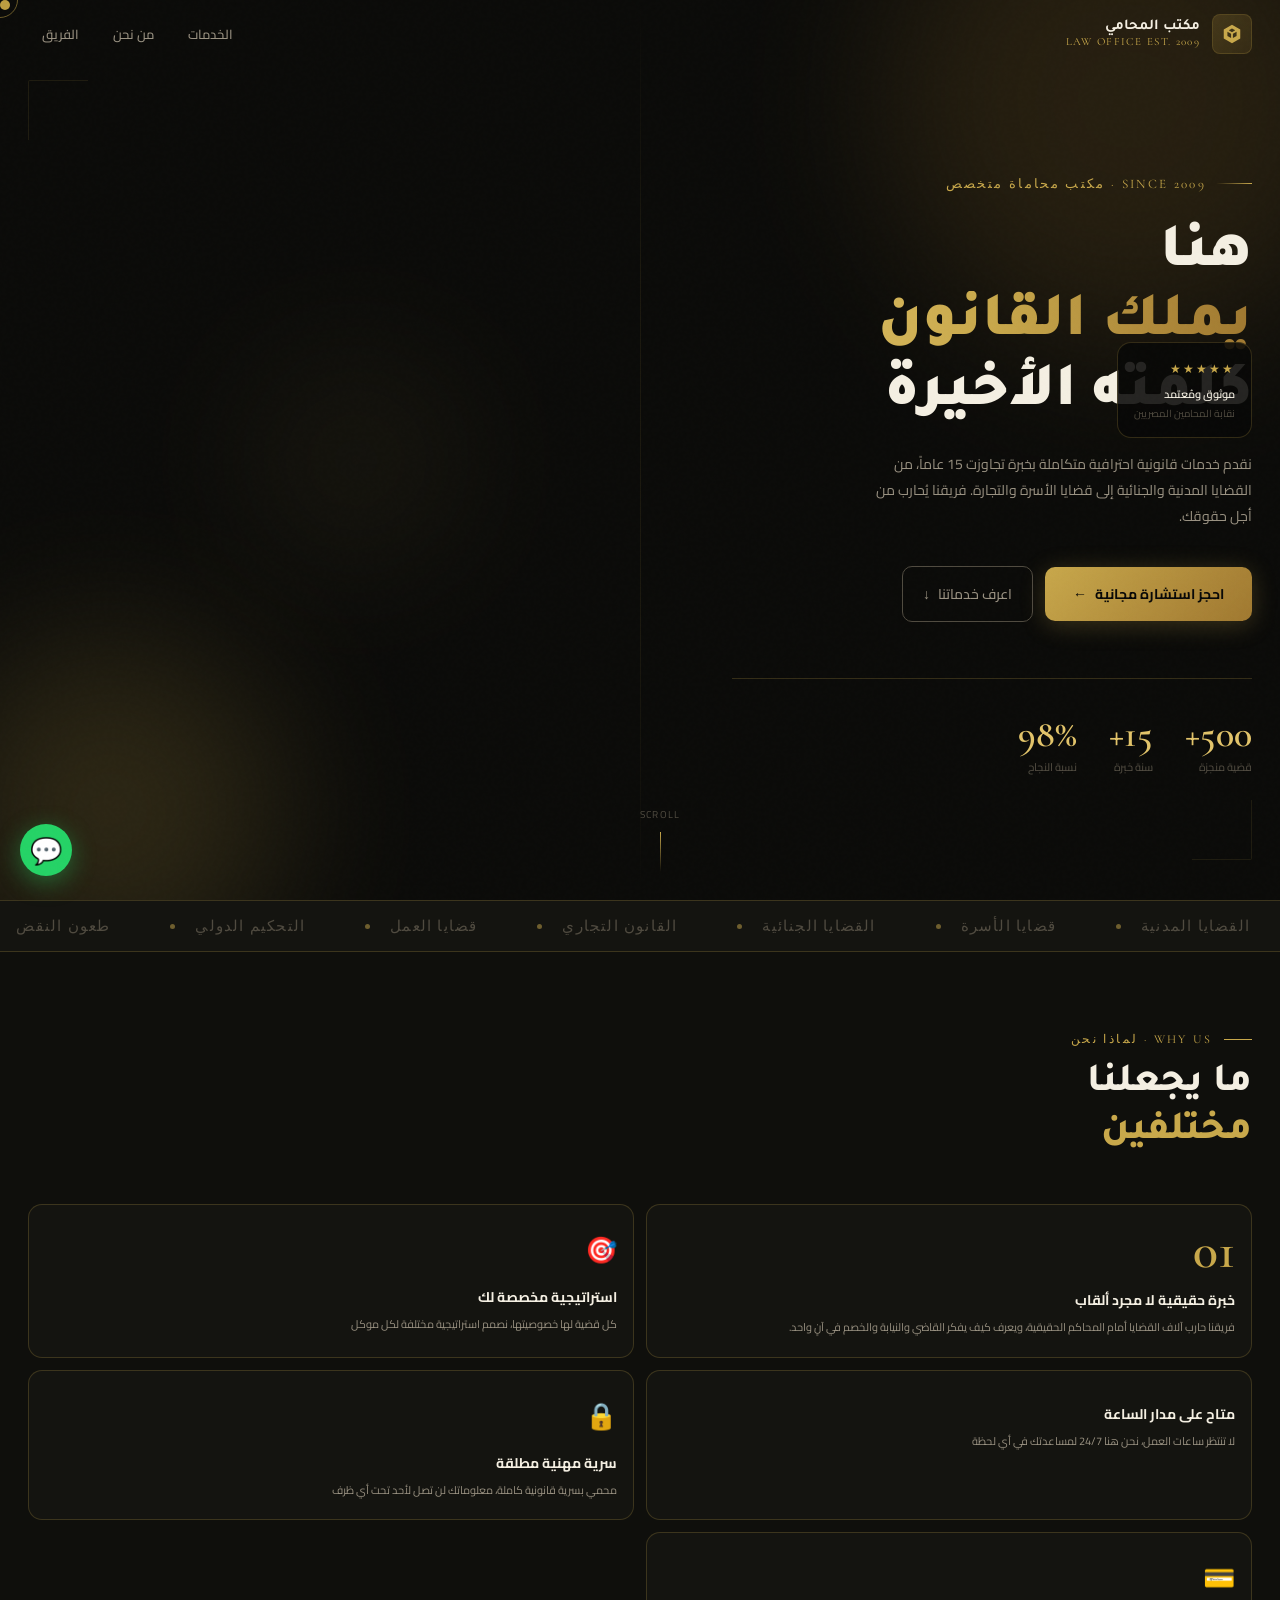
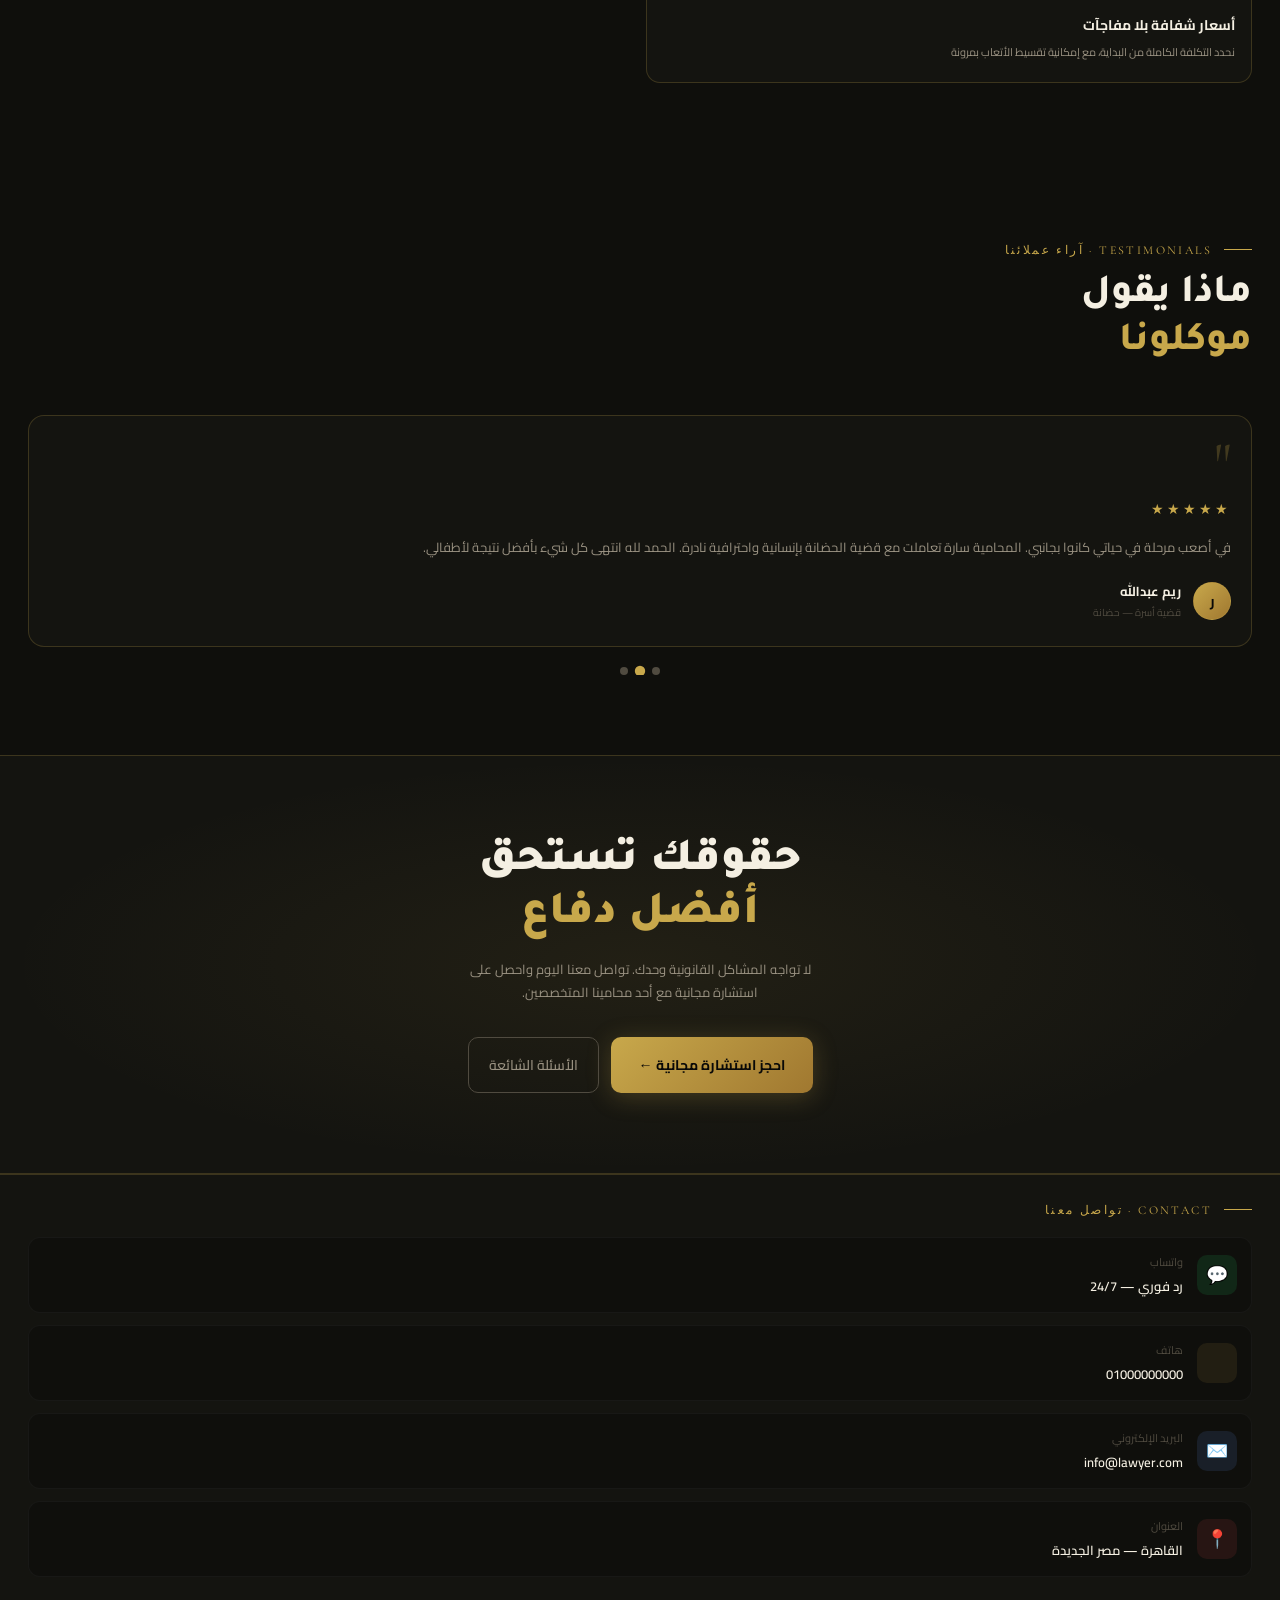
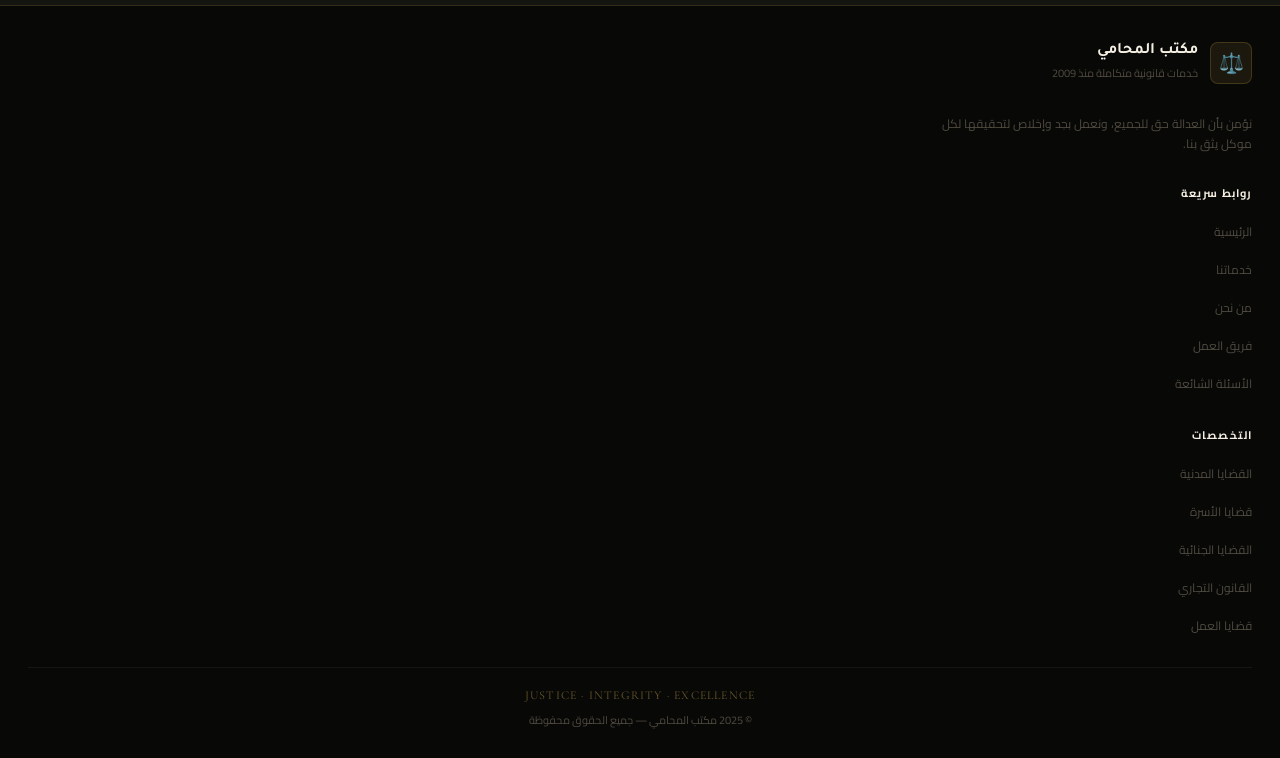
==== index.html @ cbc773f4 "Rename indix.html to index.html" ====
<!DOCTYPE html>
<html lang="ar" dir="rtl">
<head>
  <meta charset="UTF-8">
  <meta name="viewport" content="width=device-width, initial-scale=1.0">
  <title>مكتب المحامي — خدمات قانونية متكاملة</title>
  <link href="https://fonts.googleapis.com/css2?family=Cormorant+Garamond:wght@400;500;600;700&family=Cairo:wght@300;400;500;600;700;900&family=Tajawal:wght@300;400;500;700;800;900&display=swap" rel="stylesheet">
  <style>
    :root {
      --black:    #080807;
      --bg:       #0b0b09;
      --bg2:      #0f0f0c;
      --surface:  #141410;
      --surface2: #1a1a15;
      --gold:     #c8a84b;
      --gold2:    #e2c46a;
      --gold3:    #a07830;
      --golddim:  rgba(200,168,75,0.10);
      --goldbord: rgba(200,168,75,0.22);
      --white:    #f4efe2;
      --grey:     #9a9282;
      --muted:    #504b40;
      --red:      #c85a3a;
    }

    *, *::before, *::after { margin:0; padding:0; box-sizing:border-box; }

    html { scroll-behavior:smooth; }

    body {
      font-family:'Cairo','Tajawal',sans-serif;
      background:var(--bg);
      color:var(--white);
      direction:rtl;
      overflow-x:hidden;
      cursor:none;
    }

    /* ─── CUSTOM CURSOR ─── */
    .cursor {
      position:fixed; top:0; left:0;
      width:10px; height:10px;
      background:var(--gold);
      border-radius:50%;
      pointer-events:none;
      z-index:9999;
      transition:transform .15s ease, opacity .2s;
      mix-blend-mode:difference;
    }
    .cursor-ring {
      position:fixed; top:0; left:0;
      width:36px; height:36px;
      border:1px solid var(--gold);
      border-radius:50%;
      pointer-events:none;
      z-index:9998;
      transition:transform .35s ease, width .2s, height .2s, opacity .2s;
      opacity:.5;
    }
    .cursor.hov { transform:translate(-50%,-50%) scale(2.5); opacity:.6; }
    .cursor-ring.hov { width:54px; height:54px; opacity:.8; }

    /* ─── NOISE OVERLAY ─── */
    body::after {
      content:'';
      position:fixed; inset:0;
      background-image:url("data:image/svg+xml,%3Csvg viewBox='0 0 256 256' xmlns='http://www.w3.org/2000/svg'%3E%3Cfilter id='noise'%3E%3CfeTurbulence type='fractalNoise' baseFrequency='0.9' numOctaves='4' stitchTiles='stitch'/%3E%3C/filter%3E%3Crect width='100%25' height='100%25' filter='url(%23noise)' opacity='0.03'/%3E%3C/svg%3E");
      pointer-events:none;
      z-index:9000;
      opacity:.4;
    }

    /* ─── NAVBAR ─── */
    nav {
      position:fixed; top:0; right:0; left:0;
      z-index:1000;
      padding:0 28px;
      height:68px;
      display:flex; align-items:center; justify-content:space-between;
      background:rgba(8,8,7,0);
      border-bottom:1px solid transparent;
      transition:background .4s, border-color .4s, backdrop-filter .4s;
    }
    nav.scrolled {
      background:rgba(8,8,7,0.94);
      border-color:var(--goldbord);
      backdrop-filter:blur(16px);
    }

    .nav-brand {
      display:flex; align-items:center; gap:12px;
      text-decoration:none;
    }
    .nav-emblem {
      width:40px; height:40px;
      border:1px solid var(--goldbord);
      border-radius:8px;
      display:flex; align-items:center; justify-content:center;
      background:var(--golddim);
      position:relative;
      overflow:hidden;
    }
    .nav-emblem::before {
      content:'';
      position:absolute; inset:0;
      background:linear-gradient(135deg, var(--golddim), transparent);
    }
    .nav-emblem svg { width:22px; height:22px; fill:var(--gold); position:relative; }
    .nav-brand-text { display:flex; flex-direction:column; line-height:1.1; }
    .nav-brand-ar { font-family:'Tajawal',sans-serif; font-size:15px; font-weight:700; color:var(--white); }
    .nav-brand-sub { font-family:'Cormorant Garamond',serif; font-size:11px; color:var(--gold); letter-spacing:.12em; }

    .nav-menu { display:flex; align-items:center; gap:6px; }
    .nav-menu a {
      color:var(--grey);
      text-decoration:none;
      font-size:13px;
      font-weight:500;
      padding:8px 14px;
      border-radius:6px;
      transition:color .2s, background .2s;
      position:relative;
    }
    .nav-menu a:hover { color:var(--white); background:rgba(255,255,255,0.04); }
    .nav-menu a.active { color:var(--gold); }

    .nav-cta {
      background:linear-gradient(135deg, var(--gold), var(--gold3));
      color:var(--black) !important;
      font-weight:700 !important;
      padding:9px 20px !important;
      border-radius:8px !important;
      transition:opacity .2s, transform .15s !important;
    }
    .nav-cta:hover { opacity:.88; transform:translateY(-1px); background:rgba(255,255,255,0.04) !important; }

    /* ─── HERO ─── */
    .hero {
      min-height:100svh;
      display:flex; flex-direction:column;
      justify-content:center;
      padding:100px 28px 60px;
      position:relative;
      overflow:hidden;
    }

    /* animated background scales */
    .hero-bg {
      position:absolute; inset:0;
      pointer-events:none;
    }
    .hero-bg-scale {
      position:absolute;
      border-radius:50%;
      filter:blur(80px);
      opacity:.18;
      animation:breathe 8s ease-in-out infinite;
    }
    .hbs1 { width:500px; height:500px; background:var(--gold3); top:-150px; right:-100px; animation-delay:0s; }
    .hbs2 { width:340px; height:340px; background:var(--gold); bottom:-80px; left:-60px; animation-delay:3s; }
    .hbs3 { width:200px; height:200px; background:var(--gold2); top:40%; left:20%; animation-delay:5s; opacity:.07; }

    @keyframes breathe {
      0%,100% { transform:scale(1) translate(0,0); opacity:.18; }
      50% { transform:scale(1.12) translate(10px,-10px); opacity:.25; }
    }

    /* diagonal gold line */
    .hero-line {
      position:absolute;
      top:0; left:50%;
      width:1px; height:100%;
      background:linear-gradient(to bottom, transparent, var(--goldbord) 30%, var(--goldbord) 70%, transparent);
      opacity:.4;
    }

    /* corner decoration */
    .hero-corner {
      position:absolute;
      top:80px; left:28px;
      width:60px; height:60px;
      border-top:1px solid var(--goldbord);
      border-left:1px solid var(--goldbord);
      border-radius:2px 0 0 0;
      opacity:.5;
    }
    .hero-corner2 {
      position:absolute;
      bottom:40px; right:28px;
      width:60px; height:60px;
      border-bottom:1px solid var(--goldbord);
      border-right:1px solid var(--goldbord);
      border-radius:0 0 2px 0;
      opacity:.5;
    }

    .hero-content { position:relative; z-index:2; max-width:520px; }

    .hero-eyebrow {
      display:inline-flex; align-items:center; gap:10px;
      font-family:'Cormorant Garamond',serif;
      font-size:13px; letter-spacing:.18em;
      color:var(--gold);
      margin-bottom:30px;
      opacity:0; animation:fadeSlide .8s ease .2s forwards;
    }
    .hero-eyebrow-line {
      width:36px; height:1px;
      background:linear-gradient(to left, var(--gold), transparent);
    }

    .hero-h1 {
      font-family:'Tajawal',sans-serif;
      font-size:clamp(38px,10vw,62px);
      font-weight:900;
      line-height:1.12;
      margin-bottom:22px;
      opacity:0; animation:fadeSlide .8s ease .4s forwards;
    }
    .hero-h1 .line1 { display:block; color:var(--white); }
    .hero-h1 .line2 {
      display:block;
      background:linear-gradient(90deg, var(--gold2), var(--gold), var(--gold3));
      -webkit-background-clip:text; -webkit-text-fill-color:transparent;
      background-clip:text;
    }
    .hero-h1 .line3 { display:block; color:var(--white); }

    .hero-desc {
      font-size:14px; color:var(--grey); line-height:1.85;
      max-width:400px;
      margin-bottom:36px;
      opacity:0; animation:fadeSlide .8s ease .6s forwards;
    }

    .hero-actions {
      display:flex; gap:12px; align-items:center; flex-wrap:wrap;
      opacity:0; animation:fadeSlide .8s ease .8s forwards;
    }
    .btn-primary {
      display:inline-flex; align-items:center; gap:8px;
      background:linear-gradient(135deg, var(--gold), var(--gold3));
      color:var(--black);
      font-family:'Cairo',sans-serif; font-size:14px; font-weight:700;
      padding:14px 28px; border-radius:10px; border:none;
      cursor:pointer; text-decoration:none;
      transition:transform .2s, box-shadow .2s;
      box-shadow:0 4px 24px rgba(200,168,75,0.25);
    }
    .btn-primary:hover { transform:translateY(-2px); box-shadow:0 8px 32px rgba(200,168,75,0.35); }
    .btn-ghost {
      display:inline-flex; align-items:center; gap:8px;
      background:transparent;
      color:var(--grey);
      font-family:'Cairo',sans-serif; font-size:14px; font-weight:500;
      padding:14px 20px; border-radius:10px;
      border:1px solid var(--muted);
      cursor:pointer; text-decoration:none;
      transition:border-color .2s, color .2s;
    }
    .btn-ghost:hover { border-color:var(--gold); color:var(--gold); }

    .hero-stats {
      display:flex; gap:32px;
      margin-top:56px;
      padding-top:36px;
      border-top:1px solid var(--goldbord);
      opacity:0; animation:fadeSlide .8s ease 1s forwards;
    }
    .hs-item {}
    .hs-num {
      font-family:'Cormorant Garamond',serif;
      font-size:38px; font-weight:600;
      color:var(--gold2); line-height:1;
      margin-bottom:4px;
    }
    .hs-label { font-size:11px; color:var(--muted); font-weight:500; }

    /* scroll hint */
    .scroll-hint {
      position:absolute; bottom:28px; left:50%; transform:translateX(-50%);
      display:flex; flex-direction:column; align-items:center; gap:8px;
      opacity:0; animation:fadeSlide .8s ease 1.4s forwards;
      z-index:2;
    }
    .scroll-hint-text { font-size:10px; color:var(--muted); letter-spacing:.12em; }
    .scroll-hint-arrow {
      width:1px; height:40px;
      background:linear-gradient(to bottom, var(--gold), transparent);
      animation:scrollDrop 2s ease-in-out infinite;
    }
    @keyframes scrollDrop {
      0%,100% { transform:scaleY(1); opacity:1; }
      50% { transform:scaleY(.6) translateY(8px); opacity:.4; }
    }

    @keyframes fadeSlide {
      from { opacity:0; transform:translateY(22px); }
      to   { opacity:1; transform:translateY(0); }
    }

    /* ─── SECTION SHARED ─── */
    section { padding:80px 28px; }

    .sec-label {
      display:flex; align-items:center; gap:12px;
      margin-bottom:14px;
    }
    .sec-label-line { width:28px; height:1px; background:var(--gold); }
    .sec-label-text {
      font-family:'Cormorant Garamond',serif;
      font-size:12px; letter-spacing:.2em; color:var(--gold); text-transform:uppercase;
    }
    .sec-title {
      font-family:'Tajawal',sans-serif;
      font-size:clamp(26px,6vw,40px); font-weight:800;
      line-height:1.2; margin-bottom:14px;
    }
    .sec-title span { color:var(--gold); }
    .sec-desc { font-size:13px; color:var(--grey); line-height:1.8; max-width:420px; }

    /* ─── MARQUEE ─── */
    .marquee-wrap {
      overflow:hidden;
      border-top:1px solid var(--goldbord);
      border-bottom:1px solid var(--goldbord);
      padding:16px 0;
      background:var(--surface);
    }
    .marquee-track {
      display:flex; gap:0;
      animation:marquee 20s linear infinite;
      white-space:nowrap;
    }
    .marquee-item {
      display:inline-flex; align-items:center; gap:20px;
      padding:0 30px;
      font-family:'Cormorant Garamond',serif;
      font-size:15px; letter-spacing:.08em;
      color:var(--muted);
    }
    .marquee-dot { width:5px; height:5px; border-radius:50%; background:var(--gold); opacity:.5; }
    @keyframes marquee { from { transform:translateX(0); } to { transform:translateX(-50%); } }

    /* ─── SERVICES SECTION ─── */
    .services-section { background:var(--bg2); }

    .services-grid {
      display:grid;
      grid-template-columns:1fr;
      gap:2px;
      margin-top:48px;
      border:1px solid var(--goldbord);
      border-radius:16px;
      overflow:hidden;
    }

    .srv-card {
      background:var(--surface);
      padding:26px 24px;
      display:flex; align-items:flex-start; gap:18px;
      transition:background .3s;
      cursor:pointer;
      position:relative;
      overflow:hidden;
    }
    .srv-card::before {
      content:'';
      position:absolute; top:0; right:0;
      width:0; height:100%;
      background:linear-gradient(to left, var(--golddim), transparent);
      transition:width .4s ease;
    }
    .srv-card:hover::before { width:100%; }
    .srv-card:hover { background:var(--surface2); }

    .srv-icon-wrap {
      width:48px; height:48px; min-width:48px;
      border-radius:12px;
      background:var(--golddim);
      border:1px solid var(--goldbord);
      display:flex; align-items:center; justify-content:center;
      font-size:22px;
      transition:transform .3s;
    }
    .srv-card:hover .srv-icon-wrap { transform:scale(1.1) rotate(-5deg); }

    .srv-body { flex:1; position:relative; }
    .srv-title { font-size:15px; font-weight:700; margin-bottom:6px; }
    .srv-text { font-size:12px; color:var(--grey); line-height:1.7; }

    .srv-arrow {
      align-self:center;
      width:32px; height:32px; min-width:32px;
      border-radius:50%;
      border:1px solid var(--muted);
      display:flex; align-items:center; justify-content:center;
      color:var(--muted); font-size:16px;
      transition:border-color .2s, color .2s, transform .2s;
      position:relative;
    }
    .srv-card:hover .srv-arrow { border-color:var(--gold); color:var(--gold); transform:translateX(-4px); }

    /* ─── ABOUT SECTION ─── */
    .about-section {}

    .about-grid {
      display:grid;
      grid-template-columns:1fr;
      gap:40px;
      margin-top:48px;
    }

    .about-visual {
      position:relative;
      border-radius:16px;
      overflow:hidden;
      min-height:280px;
      background:var(--surface);
      border:1px solid var(--goldbord);
    }
    .about-visual-inner {
      position:absolute; inset:0;
      display:flex; flex-direction:column;
      align-items:center; justify-content:center;
      gap:16px;
    }
    .about-big-icon { font-size:80px; opacity:.15; }
    .about-circle {
      position:absolute;
      border-radius:50%;
      border:1px solid var(--goldbord);
    }
    .ac1 { width:140px; height:140px; top:50%; left:50%; transform:translate(-50%,-50%); animation:rotateSlow 20s linear infinite; }
    .ac2 { width:220px; height:220px; top:50%; left:50%; transform:translate(-50%,-50%); animation:rotateSlow 30s linear infinite reverse; opacity:.5; }
    .ac3 { width:300px; height:300px; top:50%; left:50%; transform:translate(-50%,-50%); animation:rotateSlow 45s linear infinite; opacity:.25; }
    @keyframes rotateSlow { from { transform:translate(-50%,-50%) rotate(0deg); } to { transform:translate(-50%,-50%) rotate(360deg); } }

    .about-dot {
      position:absolute; width:6px; height:6px;
      background:var(--gold); border-radius:50%;
    }
    .ad1 { top:14%; right:14%; }
    .ad2 { bottom:18%; left:12%; }
    .ad3 { top:55%; right:8%; }

    .about-badge {
      position:absolute; bottom:20px; right:20px;
      background:rgba(8,8,7,0.9);
      border:1px solid var(--goldbord);
      border-radius:12px;
      padding:12px 16px;
      display:flex; align-items:center; gap:10px;
    }
    .ab-icon { font-size:20px; }
    .ab-num { font-family:'Cormorant Garamond',serif; font-size:22px; font-weight:600; color:var(--gold); }
    .ab-text { font-size:10px; color:var(--grey); }

    .about-text {}
    .about-list { list-style:none; margin-top:24px; display:flex; flex-direction:column; gap:12px; }
    .about-list li {
      display:flex; align-items:flex-start; gap:12px;
      font-size:13px; color:var(--grey); line-height:1.6;
    }
    .about-list li::before {
      content:'—';
      color:var(--gold); font-weight:700; min-width:16px;
      margin-top:1px;
    }
    .about-list li strong { color:var(--white); }

    /* ─── WHY US SECTION ─── */
    .why-section { background:var(--bg2); }

    .why-grid {
      display:grid;
      grid-template-columns:1fr 1fr;
      gap:12px;
      margin-top:48px;
    }

    .why-card {
      background:var(--surface);
      border:1px solid var(--goldbord);
      border-radius:14px;
      padding:20px 16px;
      transition:background .3s, transform .25s;
    }
    .why-card:hover { background:var(--surface2); transform:translateY(-3px); }
    .why-card:first-child {
      grid-column:1/-1;
      display:flex; gap:18px; align-items:flex-start;
    }

    .why-num {
      font-family:'Cormorant Garamond',serif;
      font-size:42px; font-weight:600; color:var(--gold);
      opacity:.35; line-height:1; margin-bottom:10px;
    }
    .why-card:first-child .why-num { opacity:1; font-size:52px; }
    .why-icon { font-size:26px; margin-bottom:10px; }
    .why-title { font-size:14px; font-weight:700; margin-bottom:6px; }
    .why-text { font-size:11px; color:var(--grey); line-height:1.6; }

    /* ─── TEAM STRIP ─── */
    .team-section {}

    .team-strip {
      display:flex; flex-direction:column; gap:12px;
      margin-top:48px;
    }

    .team-card {
      background:var(--surface);
      border:1px solid rgba(255,255,255,0.05);
      border-radius:14px;
      padding:18px;
      display:flex; align-items:center; gap:16px;
      transition:border-color .25s, transform .25s;
      text-decoration:none; color:inherit;
    }
    .team-card:hover { border-color:var(--goldbord); transform:translateX(-4px); }

    .team-avatar {
      width:52px; height:52px; min-width:52px;
      border-radius:50%;
      display:flex; align-items:center; justify-content:center;
      font-size:20px; font-weight:800; color:var(--black);
      font-family:'Tajawal',sans-serif;
      border:2px solid var(--goldbord);
    }
    .ta1 { background:linear-gradient(135deg,#c8a84b,#7a5c1e); }
    .ta2 { background:linear-gradient(135deg,#6b8cba,#2a4470); color:#f0ece0 !important; }
    .ta3 { background:linear-gradient(135deg,#8b6b9a,#4a2a60); color:#f0ece0 !important; }
    .ta4 { background:linear-gradient(135deg,#5a9a6a,#2a5a3a); color:#f0ece0 !important; }

    .team-info { flex:1; }
    .team-name { font-size:14px; font-weight:700; margin-bottom:2px; }
    .team-role { font-size:11px; color:var(--gold); font-weight:600; margin-bottom:4px; }
    .team-exp { font-size:10px; color:var(--muted); }
    .team-arrow { color:var(--muted); font-size:18px; transition:color .2s, transform .2s; }
    .team-card:hover .team-arrow { color:var(--gold); transform:translateX(-3px); }

    /* ─── TESTIMONIALS ─── */
    .testi-section { background:var(--bg2); overflow:hidden; }

    .testi-slider-wrap {
      position:relative;
      margin-top:48px;
      overflow:hidden;
    }
    .testi-slider {
      display:flex;
      gap:16px;
      transition:transform .4s cubic-bezier(.4,0,.2,1);
    }
    .testi-card {
      background:var(--surface);
      border:1px solid var(--goldbord);
      border-radius:16px;
      padding:24px 20px;
      min-width:calc(100vw - 56px);
      flex-shrink:0;
    }
    .testi-quote {
      font-family:'Cormorant Garamond',serif;
      font-size:60px; line-height:.8;
      color:var(--gold); opacity:.25;
      margin-bottom:8px;
    }
    .testi-text { font-size:13px; color:var(--grey); line-height:1.8; margin-bottom:20px; }
    .testi-stars { color:var(--gold); font-size:14px; letter-spacing:3px; margin-bottom:14px; }
    .testi-author { display:flex; align-items:center; gap:12px; }
    .testi-av {
      width:38px; height:38px; border-radius:50%;
      background:linear-gradient(135deg, var(--gold), var(--gold3));
      display:flex; align-items:center; justify-content:center;
      font-size:14px; font-weight:700; color:var(--black);
      border:1px solid var(--goldbord);
    }
    .testi-name { font-size:13px; font-weight:700; }
    .testi-sub { font-size:10px; color:var(--muted); }

    .testi-controls {
      display:flex; justify-content:center; gap:8px;
      margin-top:20px;
    }
    .testi-dot {
      width:8px; height:8px; border-radius:50%;
      background:var(--muted); cursor:pointer;
      transition:background .2s, transform .2s;
    }
    .testi-dot.active { background:var(--gold); transform:scale(1.3); }

    /* ─── CTA SECTION ─── */
    .cta-section {
      position:relative; overflow:hidden;
      text-align:center;
      background:var(--surface);
      border-top:1px solid var(--goldbord);
      border-bottom:1px solid var(--goldbord);
    }
    .cta-section::before {
      content:'';
      position:absolute; inset:0;
      background:radial-gradient(ellipse at center, rgba(200,168,75,0.08) 0%, transparent 70%);
    }
    .cta-content { position:relative; z-index:1; }
    .cta-title {
      font-family:'Tajawal',sans-serif;
      font-size:clamp(28px,7vw,46px); font-weight:900;
      line-height:1.15; margin-bottom:16px;
    }
    .cta-title span { color:var(--gold); }
    .cta-desc { font-size:13px; color:var(--grey); line-height:1.8; max-width:380px; margin:0 auto 32px; }
    .cta-actions { display:flex; justify-content:center; gap:12px; flex-wrap:wrap; }

    /* ─── CONTACT STRIP ─── */
    .contact-strip {
      background:var(--surface);
      border-top:1px solid var(--goldbord);
      padding:28px;
    }
    .contact-grid {
      display:flex; flex-direction:column; gap:12px;
    }
    .contact-item {
      display:flex; align-items:center; gap:14px;
      background:var(--bg2);
      border:1px solid rgba(255,255,255,0.04);
      border-radius:12px; padding:14px;
      transition:border-color .2s;
      text-decoration:none; color:inherit;
    }
    .contact-item:hover { border-color:var(--goldbord); }
    .ci-icon {
      width:40px; height:40px; border-radius:10px;
      display:flex; align-items:center; justify-content:center;
      font-size:18px; min-width:40px;
    }
    .ci-label { font-size:11px; color:var(--muted); margin-bottom:2px; }
    .ci-val { font-size:13px; font-weight:600; }

    /* ─── FOOTER ─── */
    footer {
      background:var(--black);
      border-top:1px solid var(--goldbord);
      padding:36px 28px 28px;
    }
    .footer-top {
      display:flex; flex-direction:column; gap:28px;
      padding-bottom:28px;
      border-bottom:1px solid rgba(255,255,255,0.05);
      margin-bottom:20px;
    }
    .footer-brand { display:flex; align-items:center; gap:12px; }
    .footer-brand-icon {
      width:42px; height:42px;
      border:1px solid var(--goldbord); border-radius:8px;
      display:flex; align-items:center; justify-content:center;
      background:var(--golddim); font-size:20px;
    }
    .footer-brand-name { font-family:'Tajawal',sans-serif; font-size:16px; font-weight:700; }
    .footer-brand-tagline { font-size:11px; color:var(--muted); margin-top:2px; }
    .footer-desc { font-size:12px; color:var(--muted); line-height:1.7; max-width:320px; }

    .footer-nav-title { font-size:11px; font-weight:700; color:var(--white); letter-spacing:.1em; margin-bottom:12px; }
    .footer-nav-links { list-style:none; display:flex; flex-direction:column; gap:8px; }
    .footer-nav-links a { font-size:12px; color:var(--muted); text-decoration:none; transition:color .2s; }
    .footer-nav-links a:hover { color:var(--gold); }

    .footer-bottom {
      display:flex; flex-direction:column; gap:8px;
      text-align:center;
    }
    .footer-copy { font-size:11px; color:var(--muted); }
    .footer-gold { font-family:'Cormorant Garamond',serif; font-size:12px; color:var(--gold); letter-spacing:.1em; opacity:.5; }

    /* ─── WHATSAPP FAB ─── */
    .wa-fab {
      position:fixed; bottom:24px; left:20px;
      width:52px; height:52px;
      background:#25d366; border-radius:50%;
      display:flex; align-items:center; justify-content:center;
      box-shadow:0 6px 24px rgba(37,211,102,0.4);
      text-decoration:none; font-size:26px;
      z-index:800;
      transition:transform .2s, box-shadow .2s;
      animation:waPulse 3s ease-in-out infinite;
    }
    .wa-fab:hover { transform:scale(1.1); box-shadow:0 10px 32px rgba(37,211,102,0.5); }
    @keyframes waPulse {
      0%,100% { box-shadow:0 6px 24px rgba(37,211,102,0.4); }
      50% { box-shadow:0 6px 40px rgba(37,211,102,0.7); }
    }

    /* ─── SCROLL REVEALS ─── */
    .reveal {
      opacity:0; transform:translateY(30px);
      transition:opacity .7s ease, transform .7s ease;
    }
    .reveal.visible { opacity:1; transform:translateY(0); }
    .reveal-left { opacity:0; transform:translateX(30px); transition:opacity .7s ease, transform .7s ease; }
    .reveal-left.visible { opacity:1; transform:translateX(0); }

    /* ─── FLOATING BADGE ─── */
    .floating-badge {
      position:absolute; top:38%; right:28px;
      background:rgba(8,8,7,0.88);
      border:1px solid var(--goldbord);
      border-radius:14px;
      padding:14px 16px;
      z-index:2;
      animation:floatBadge 4s ease-in-out infinite;
    }
    @keyframes floatBadge {
      0%,100% { transform:translateY(0); }
      50% { transform:translateY(-8px); }
    }
    .fb-stars { color:var(--gold); font-size:12px; letter-spacing:2px; margin-bottom:4px; }
    .fb-text { font-size:11px; color:var(--white); font-weight:600; }
    .fb-sub { font-size:10px; color:var(--muted); }

    /* responsive hint */
    @media (min-width:600px) {
      .why-grid { grid-template-columns:1fr 1fr; }
      .why-card:first-child { grid-column:auto; flex-direction:column; }
    }
  </style>
</head>
<body>

<!-- Custom Cursor -->
<div class="cursor" id="cursor"></div>
<div class="cursor-ring" id="cursorRing"></div>

<!-- ═══ NAVBAR ═══ -->
<nav id="navbar">
  <a class="nav-brand" href="#">
    <div class="nav-emblem">
      <svg viewBox="0 0 24 24"><path d="M12 2L3 7v10l9 5 9-5V7L12 2zm-1 14.27l-4-2.22V9.5l4 2.22v4.55zm1-6.27L8.5 7.88 12 6l3.5 1.88L12 10zm5 4.05l-4 2.22V11.7l4-2.22v4.57z"/></svg>
    </div>
    <div class="nav-brand-text">
      <span class="nav-brand-ar">مكتب المحامي</span>
      <span class="nav-brand-sub">LAW OFFICE EST. 2009</span>
    </div>
  </a>
  <div class="nav-menu">
    <a href="service.html">الخدمات</a>
    <a href="Aboutus.html">من نحن</a>
    <a href="team.html">الفريق</a>
  </div>
</nav>

<!-- ═══ HERO ═══ -->
<section class="hero">
  <div class="hero-bg">
    <div class="hero-bg-scale hbs1"></div>
    <div class="hero-bg-scale hbs2"></div>
    <div class="hero-bg-scale hbs3"></div>
  </div>
  <div class="hero-line"></div>
  <div class="hero-corner"></div>
  <div class="hero-corner2"></div>

  <div class="hero-content">
    <div class="hero-eyebrow">
      <div class="hero-eyebrow-line"></div>
      <span>SINCE 2009 · مكتب محاماة متخصص</span>
    </div>

    <h1 class="hero-h1">
      <span class="line1">هنا</span>
      <span class="line2">يملك القانون</span>
      <span class="line3">كلمته الأخيرة</span>
    </h1>

    <p class="hero-desc">
      نقدم خدمات قانونية احترافية متكاملة بخبرة تجاوزت 15 عاماً،
      من القضايا المدنية والجنائية إلى قضايا الأسرة والتجارة.
      فريقنا يُحارب من أجل حقوقك.
    </p>

    <div class="hero-actions">
      <a href="#contact" class="btn-primary">
        احجز استشارة مجانية
        <span>←</span>
      </a>
      <a href="#services" class="btn-ghost">
        <span>اعرف خدماتنا</span>
        <span>↓</span>
      </a>
    </div>

    <div class="hero-stats">
      <div class="hs-item">
        <div class="hs-num" data-count="500">0</div>
        <div class="hs-label">قضية منجزة</div>
      </div>
      <div class="hs-item">
        <div class="hs-num" data-count="15">0</div>
        <div class="hs-label">سنة خبرة</div>
      </div>
      <div class="hs-item">
        <div class="hs-num">98%</div>
        <div class="hs-label">نسبة النجاح</div>
      </div>
    </div>
  </div>

  <!-- Floating trust badge -->
  <div class="floating-badge">
    <div class="fb-stars">★★★★★</div>
    <div class="fb-text">موثوق ومُعتمد</div>
    <div class="fb-sub">نقابة المحامين المصريين</div>
  </div>

  <div class="scroll-hint">
    <div class="scroll-hint-text">SCROLL</div>
    <div class="scroll-hint-arrow"></div>
  </div>
</section>

<!-- ═══ MARQUEE ═══ -->
<div class="marquee-wrap">
  <div class="marquee-track" id="marqueeTrack">
    <span class="marquee-item">القضايا المدنية<span class="marquee-dot"></span></span>
    <span class="marquee-item">قضايا الأسرة<span class="marquee-dot"></span></span>
    <span class="marquee-item">القضايا الجنائية<span class="marquee-dot"></span></span>
    <span class="marquee-item">القانون التجاري<span class="marquee-dot"></span></span>
    <span class="marquee-item">قضايا العمل<span class="marquee-dot"></span></span>
    <span class="marquee-item">التحكيم الدولي<span class="marquee-dot"></span></span>
    <span class="marquee-item">طعون النقض<span class="marquee-dot"></span></span>
    <span class="marquee-item">تأسيس الشركات<span class="marquee-dot"></span></span>
    <!-- duplicate for seamless loop -->
    <span class="marquee-item">القضايا المدنية<span class="marquee-dot"></span></span>
    <span class="marquee-item">قضايا الأسرة<span class="marquee-dot"></span></span>
    <span class="marquee-item">القضايا الجنائية<span class="marquee-dot"></span></span>
    <span class="marquee-item">القانون التجاري<span class="marquee-dot"></span></span>
    <span class="marquee-item">قضايا العمل<span class="marquee-dot"></span></span>
    <span class="marquee-item">التحكيم الدولي<span class="marquee-dot"></span></span>
    <span class="marquee-item">طعون النقض<span class="marquee-dot"></span></span>
    <span class="marquee-item">تأسيس الشركات<span class="marquee-dot"></span></span>
  </div>
</div>




<!-- ═══ WHY US ═══ -->
<section class="why-section">
  <div class="sec-label reveal">
    <div class="sec-label-line"></div>
    <div class="sec-label-text">WHY US · لماذا نحن</div>
  </div>
  <h2 class="sec-title reveal">ما يجعلنا<br><span>مختلفين</span></h2>

  <div class="why-grid">
    <div class="why-card reveal">
      <div>
        <div class="why-num">01</div>
        <div class="why-title">خبرة حقيقية لا مجرد ألقاب</div>
        <div class="why-text">فريقنا حارب آلاف القضايا أمام المحاكم الحقيقية، ويعرف كيف يفكر القاضي والنيابة والخصم في آنٍ واحد.</div>
      </div>
    </div>
    <div class="why-card reveal">
      <div class="why-icon">🎯</div>
      <div class="why-title">استراتيجية مخصصة لك</div>
      <div class="why-text">كل قضية لها خصوصيتها، نصمم استراتيجية مختلفة لكل موكل</div>
    </div>
    <div class="why-card reveal">
      <div class="why-icon"></div>
      <div class="why-title">متاح على مدار الساعة</div>
      <div class="why-text">لا تنتظر ساعات العمل، نحن هنا 24/7 لمساعدتك في أي لحظة</div>
    </div>
    <div class="why-card reveal">
      <div class="why-icon">🔒</div>
      <div class="why-title">سرية مهنية مطلقة</div>
      <div class="why-text">محمي بسرية قانونية كاملة، معلوماتك لن تصل لأحد تحت أي ظرف</div>
    </div>
    <div class="why-card reveal">
      <div class="why-icon">💳</div>
      <div class="why-title">أسعار شفافة بلا مفاجآت</div>
      <div class="why-text">نحدد التكلفة الكاملة من البداية، مع إمكانية تقسيط الأتعاب بمرونة</div>
    </div>
  </div>
</section>




<!-- ═══ TESTIMONIALS ═══ -->
<section class="testi-section">
  <div class="sec-label reveal">
    <div class="sec-label-line"></div>
    <div class="sec-label-text">TESTIMONIALS · آراء عملائنا</div>
  </div>
  <h2 class="sec-title reveal">ماذا يقول<br><span>موكلونا</span></h2>

  <div class="testi-slider-wrap reveal">
    <div class="testi-slider" id="testiSlider">

      <div class="testi-card">
        <div class="testi-quote">"</div>
        <div class="testi-stars">★★★★★</div>
        <p class="testi-text">تجربة استثنائية من أول لحظة. المحامي كان معي في كل خطوة، شرح لي كل التفاصيل بوضوح، وانتهت القضية بنتيجة أفضل مما توقعت. أنصح كل شخص يحتاج محامياً أن يتواصل معهم.</p>
        <div class="testi-author">
          <div class="testi-av">أ</div>
          <div>
            <div class="testi-name">أحمد محمود</div>
            <div class="testi-sub">قضية مدنية — عقارات</div>
          </div>
        </div>
      </div>

      <div class="testi-card">
        <div class="testi-quote">"</div>
        <div class="testi-stars">★★★★★</div>
        <p class="testi-text">في أصعب مرحلة في حياتي كانوا بجانبي. المحامية سارة تعاملت مع قضية الحضانة بإنسانية واحترافية نادرة. الحمد لله انتهى كل شيء بأفضل نتيجة لأطفالي.</p>
        <div class="testi-author">
          <div class="testi-av">ر</div>
          <div>
            <div class="testi-name">ريم عبدالله</div>
            <div class="testi-sub">قضية أسرة — حضانة</div>
          </div>
        </div>
      </div>

      <div class="testi-card">
        <div class="testi-quote">"</div>
        <div class="testi-stars">★★★★★</div>
        <p class="testi-text">ساعدوني في تأسيس شركتي وصياغة جميع العقود بشكل احترافي. الفريق محترف جداً ومتعاون، والأسعار منطقية مقارنة بالخدمة المقدمة. شكراً مكتب المحامي!</p>
        <div class="testi-author">
          <div class="testi-av">م</div>
          <div>
            <div class="testi-name">محمد سامي</div>
            <div class="testi-sub">قانون تجاري — تأسيس شركة</div>
          </div>
        </div>
      </div>

    </div>
    <div class="testi-controls">
      <div class="testi-dot active" onclick="goSlide(0)"></div>
      <div class="testi-dot" onclick="goSlide(1)"></div>
      <div class="testi-dot" onclick="goSlide(2)"></div>
    </div>
  </div>
</section>

<!-- ═══ CTA ═══ -->
<section class="cta-section">
  <div class="cta-content reveal">
    <h2 class="cta-title">حقوقك تستحق<br><span>أفضل دفاع</span></h2>
    <p class="cta-desc">لا تواجه المشاكل القانونية وحدك. تواصل معنا اليوم واحصل على استشارة مجانية مع أحد محامينا المتخصصين.</p>
    <div class="cta-actions">
      <a href="#contact" class="btn-primary">احجز استشارة مجانية ←</a>
      <a href="faq.html" class="btn-ghost">الأسئلة الشائعة</a>
    </div>
  </div>
</section>

<!-- ═══ CONTACT STRIP ═══ -->
<div class="contact-strip" id="contact">
  <div class="sec-label reveal" style="margin-bottom:20px;">
    <div class="sec-label-line"></div>
    <div class="sec-label-text">CONTACT · تواصل معنا</div>
  </div>
  <div class="contact-grid">
    <a href="https://wa.me/201000000000" class="contact-item reveal" target="_blank">
      <div class="ci-icon" style="background:rgba(37,211,102,0.12);">💬</div>
      <div>
        <div class="ci-label">واتساب</div>
        <div class="ci-val">رد فوري — 24/7</div>
      </div>
    </a>
    <a href="tel:01000000000" class="contact-item reveal">
      <div class="ci-icon" style="background:var(--golddim);"></div>
      <div>
        <div class="ci-label">هاتف</div>
        <div class="ci-val">01000000000</div>
      </div>
    </a>
    <a href="mailto:info@lawyer.com" class="contact-item reveal">
      <div class="ci-icon" style="background:rgba(100,149,237,0.12);">✉️</div>
      <div>
        <div class="ci-label">البريد الإلكتروني</div>
        <div class="ci-val">info@lawyer.com</div>
      </div>
    </a>
    <div class="contact-item reveal">
      <div class="ci-icon" style="background:rgba(255,80,80,0.10);">📍</div>
      <div>
        <div class="ci-label">العنوان</div>
        <div class="ci-val">القاهرة — مصر الجديدة</div>
      </div>
    </div>
  </div>
</div>

<!-- ═══ FOOTER ═══ -->
<footer>
  <div class="footer-top">
    <div>
      <div class="footer-brand">
        <div class="footer-brand-icon">⚖️</div>
        <div>
          <div class="footer-brand-name">مكتب المحامي</div>
          <div class="footer-brand-tagline">خدمات قانونية متكاملة منذ 2009</div>
        </div>
      </div>
      <br>
      <p class="footer-desc">نؤمن بأن العدالة حق للجميع، ونعمل بجد وإخلاص لتحقيقها لكل موكل يثق بنا.</p>
    </div>
    <div>
      <div class="footer-nav-title">روابط سريعة</div>
      <ul class="footer-nav-links">
        <li><a href="#">الرئيسية</a></li>
        <li><a href="services.html">خدماتنا</a></li>
        <li><a href="about.html">من نحن</a></li>
        <li><a href="team.html">فريق العمل</a></li>
        <li><a href="faq.html">الأسئلة الشائعة</a></li>
      </ul>
    </div>
    <div>
      <div class="footer-nav-title">التخصصات</div>
      <ul class="footer-nav-links">
        <li><a href="services.html">القضايا المدنية</a></li>
        <li><a href="services.html">قضايا الأسرة</a></li>
        <li><a href="services.html">القضايا الجنائية</a></li>
        <li><a href="services.html">القانون التجاري</a></li>
        <li><a href="services.html">قضايا العمل</a></li>
      </ul>
    </div>
  </div>
  <div class="footer-bottom">
    <div class="footer-gold">JUSTICE · INTEGRITY · EXCELLENCE</div>
    <div class="footer-copy">© 2025 مكتب المحامي — جميع الحقوق محفوظة</div>
  </div>
</footer>

<!-- WhatsApp FAB -->
<a class="wa-fab" href="https://wa.me/201000000000" target="_blank">💬</a>

<script>
  // ── Cursor
  const cur = document.getElementById('cursor');
  const ring = document.getElementById('cursorRing');
  let mx=0, my=0, rx=0, ry=0;
  document.addEventListener('mousemove', e => { mx=e.clientX; my=e.clientY; cur.style.transform=`translate(${mx-5}px,${my-5}px)`; });
  setInterval(()=>{ rx+=(mx-rx)*.1; ry+=(my-ry)*.1; ring.style.transform=`translate(${rx-18}px,${ry-18}px)`; }, 16);
  document.querySelectorAll('a,button,.srv-card,.team-card,.why-card').forEach(el => {
    el.addEventListener('mouseenter',()=>{ cur.classList.add('hov'); ring.classList.add('hov'); });
    el.addEventListener('mouseleave',()=>{ cur.classList.remove('hov'); ring.classList.remove('hov'); });
  });

  // ── Navbar scroll
  window.addEventListener('scroll', () => {
    document.getElementById('navbar').classList.toggle('scrolled', window.scrollY > 40);
  });

  // ── Scroll reveal
  const obs = new IntersectionObserver(entries => {
    entries.forEach(e => { if(e.isIntersecting) e.target.classList.add('visible'); });
  }, { threshold: 0.08 });
  document.querySelectorAll('.reveal, .reveal-left').forEach(el => obs.observe(el));

  // ── Counter animation
  function animateCount(el, target, suffix='') {
    let start=0, duration=1800;
    let startTime=null;
    const step = ts => {
      if(!startTime) startTime=ts;
      const progress = Math.min((ts-startTime)/duration, 1);
      const ease = 1-Math.pow(1-progress, 3);
      el.textContent = Math.floor(ease*target) + suffix;
      if(progress < 1) requestAnimationFrame(step);
      else el.textContent = target + suffix;
    };
    requestAnimationFrame(step);
  }
  const counterObs = new IntersectionObserver(entries => {
    entries.forEach(e => {
      if(e.isIntersecting) {
        const target = parseInt(e.target.dataset.count);
        const suffix = e.target.dataset.suffix || '+';
        animateCount(e.target, target, suffix);
        counterObs.unobserve(e.target);
      }
    });
  }, { threshold: 0.3 });
  document.querySelectorAll('[data-count]').forEach(el => counterObs.observe(el));

  // ── Testimonials slider
  let currentSlide = 0;
  function goSlide(idx) {
    currentSlide = idx;
    const slider = document.getElementById('testiSlider');
    slider.style.transform = `translateX(${idx * (100/3)}%)`;
    // fix for RTL
    const cardW = slider.querySelector('.testi-card').offsetWidth + 16;
    slider.style.transform = `translateX(${idx * cardW}px)`;
    document.querySelectorAll('.testi-dot').forEach((d,i) => d.classList.toggle('active', i===idx));
  }
  // auto advance
  setInterval(() => { goSlide((currentSlide+1) % 3); }, 5000);

  // touch swipe for testimonials
  let touchStartX = 0;
  const sliderEl = document.getElementById('testiSlider');
  sliderEl.addEventListener('touchstart', e => touchStartX = e.touches[0].clientX);
  sliderEl.addEventListener('touchend', e => {
    const diff = touchStartX - e.changedTouches[0].clientX;
    if(Math.abs(diff) > 50) goSlide(diff > 0 ? Math.min(currentSlide+1,2) : Math.max(currentSlide-1,0));
  });
</script>
</body>
</html>
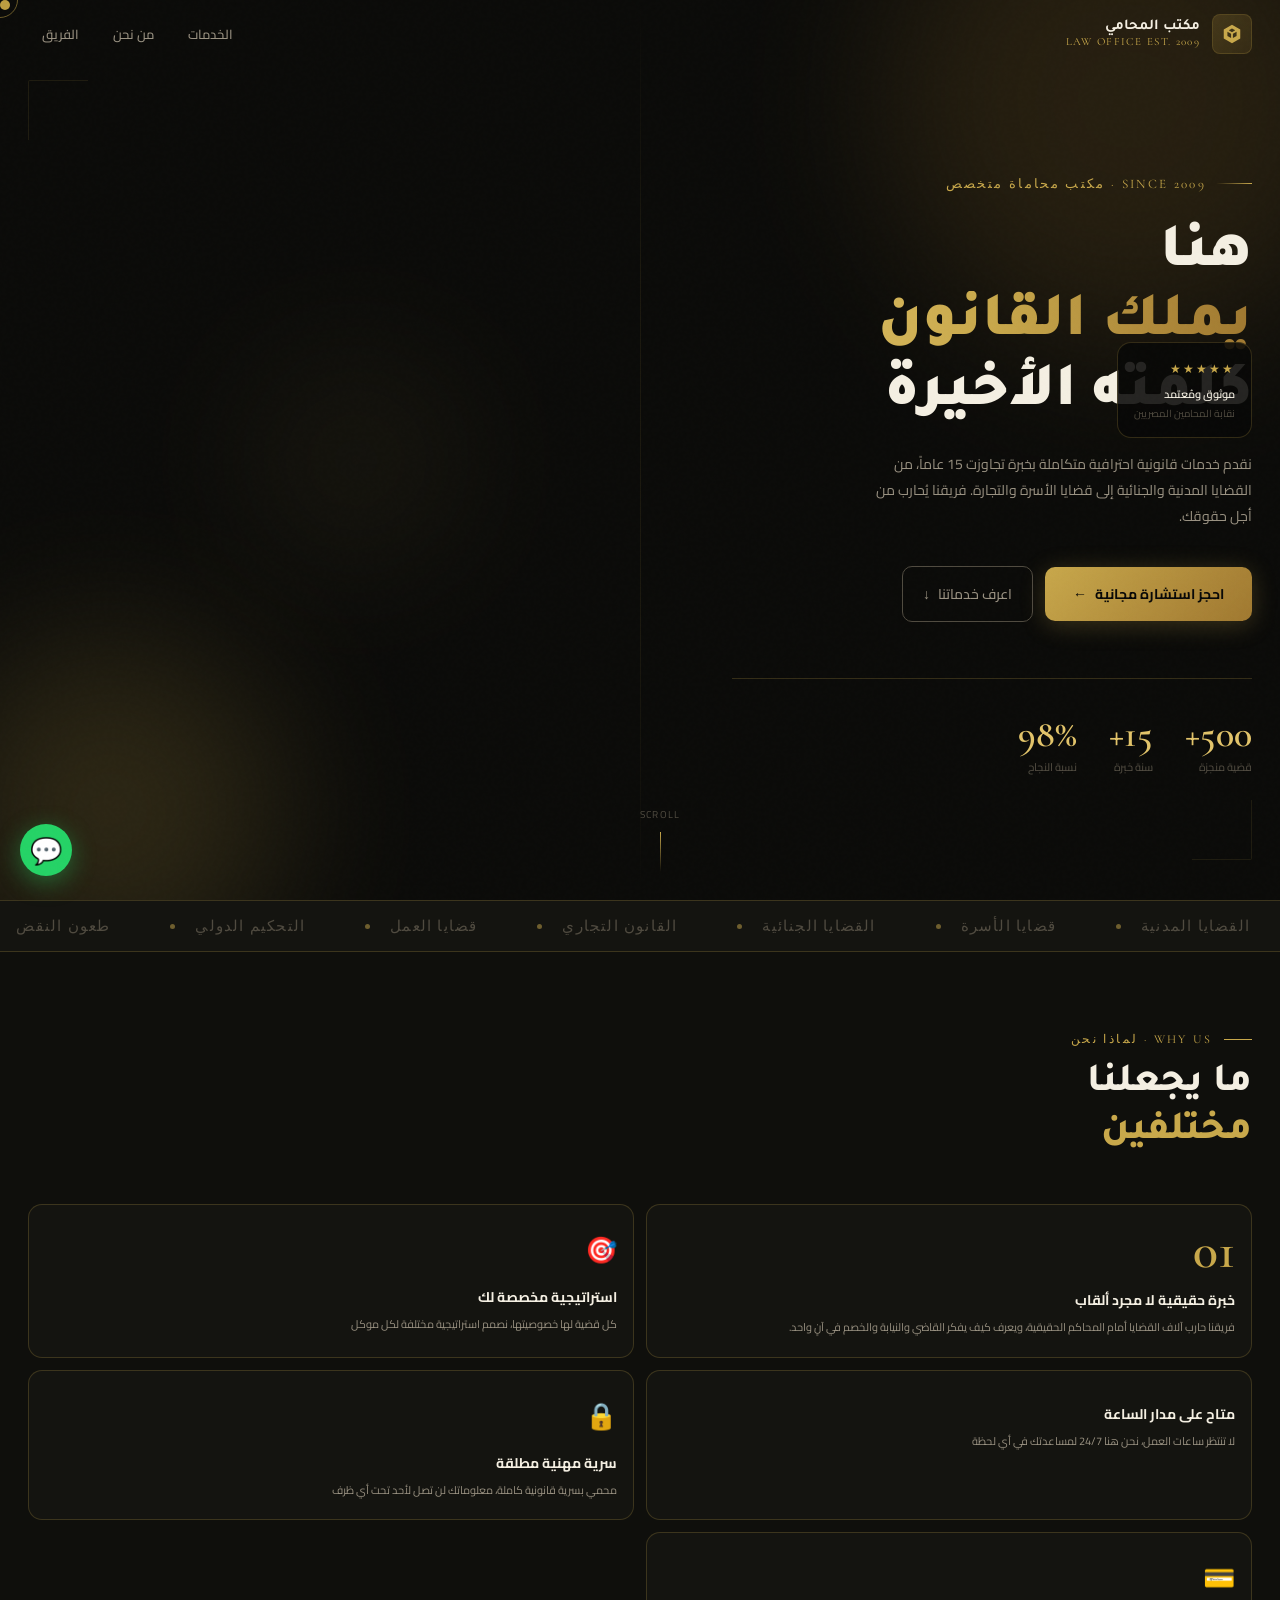
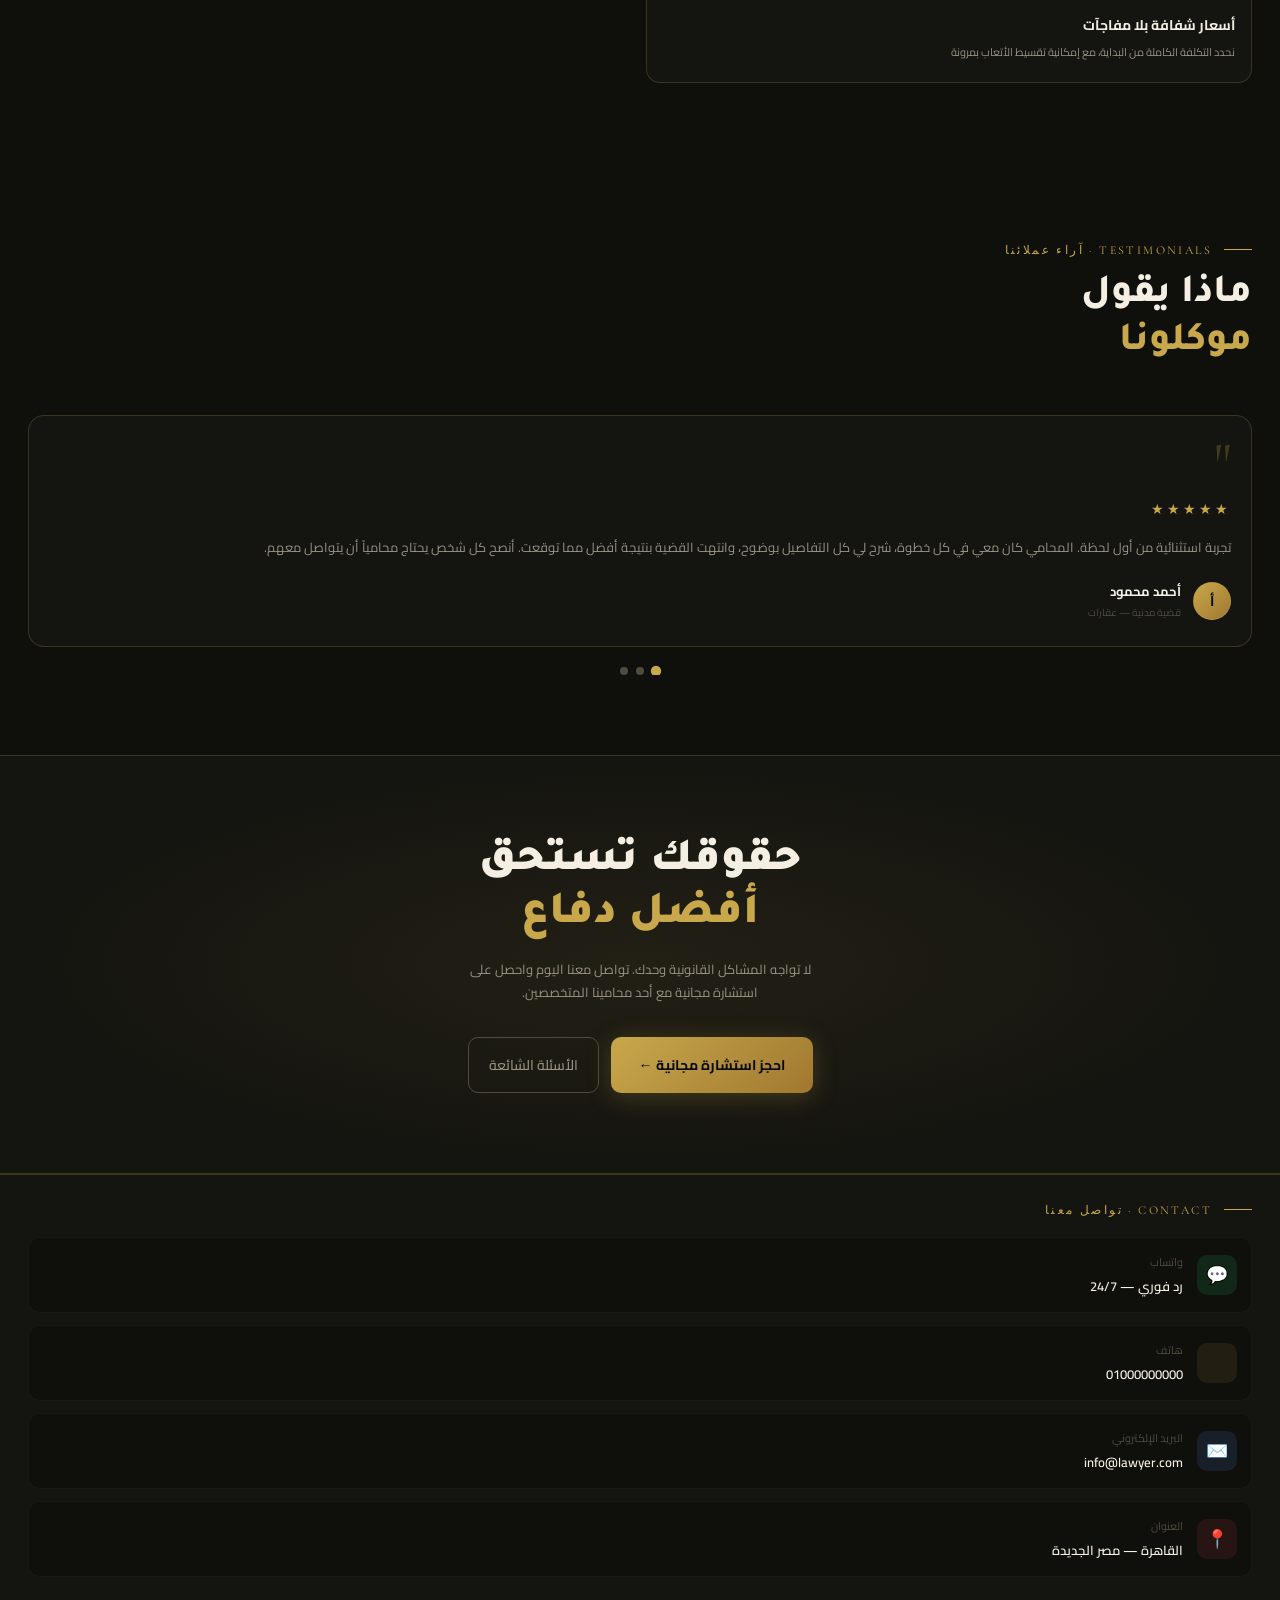
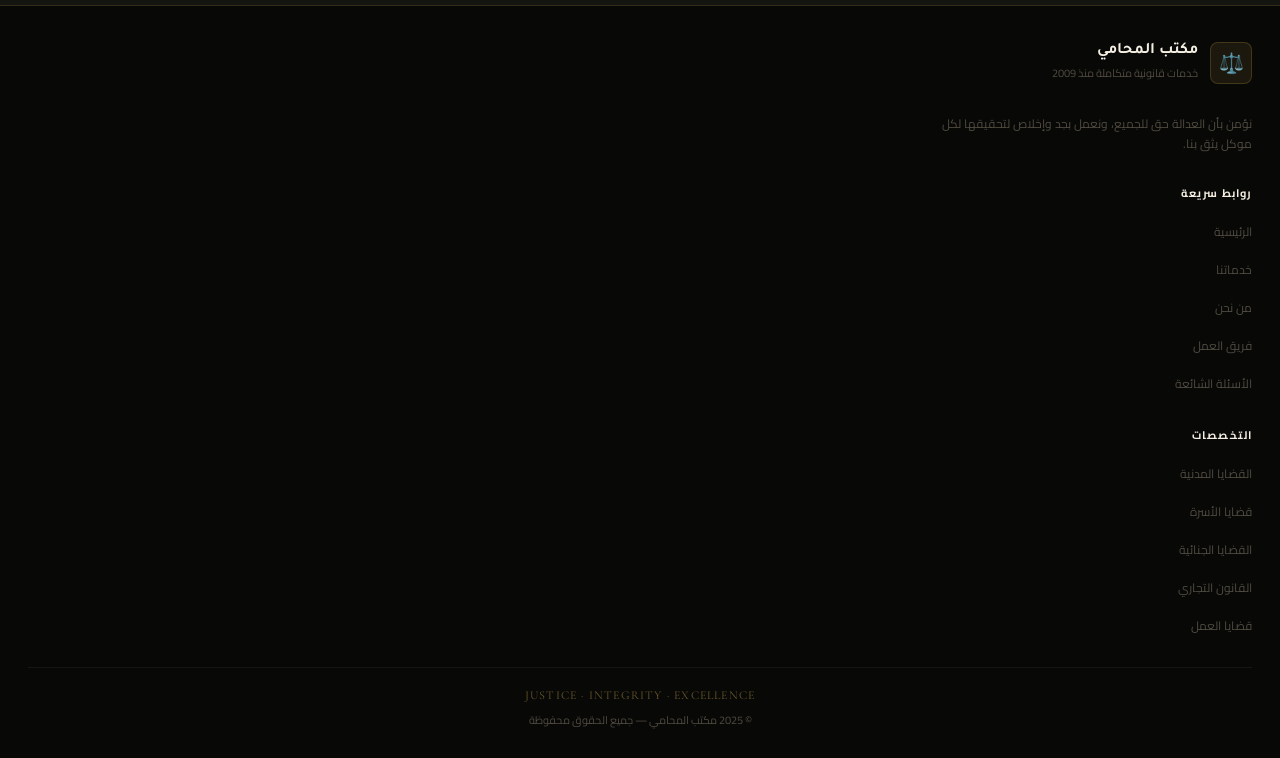
==== commit a67e5eeb: "Update team page" ====
--- a/index.html
+++ b/index.html
@@ -736,7 +736,7 @@
 
 <!-- ═══ NAVBAR ═══ -->
 <nav id="navbar">
-  <a class="nav-brand" href="#">
+  <a class="nav-brand" href="index.html">
     <div class="nav-emblem">
       <svg viewBox="0 0 24 24"><path d="M12 2L3 7v10l9 5 9-5V7L12 2zm-1 14.27l-4-2.22V9.5l4 2.22v4.55zm1-6.27L8.5 7.88 12 6l3.5 1.88L12 10zm5 4.05l-4 2.22V11.7l4-2.22v4.57z"/></svg>
     </div>
